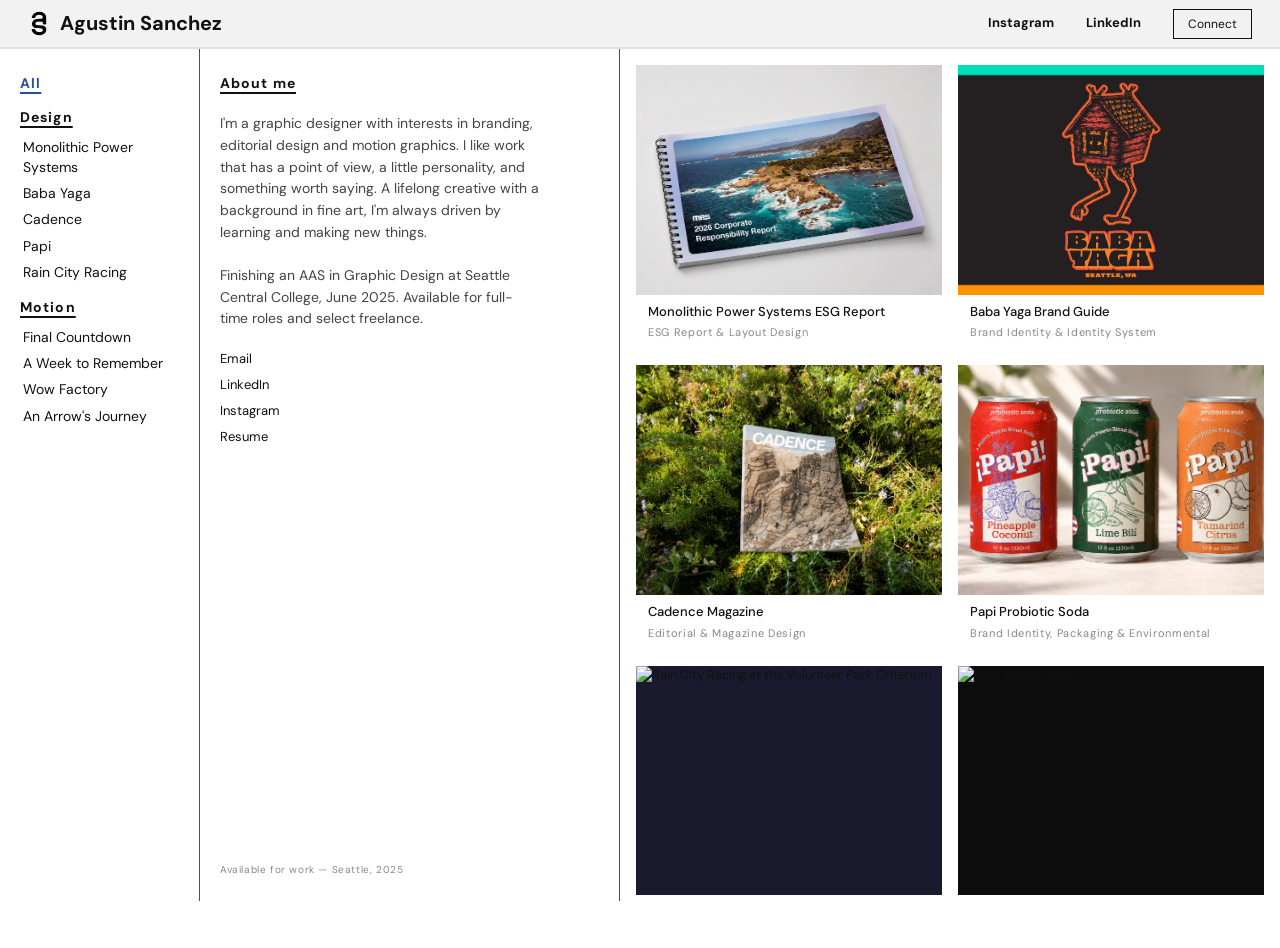
==== index.html @ 00e32f45 "add link to full MPS ESG report in project detail view" ====
<!DOCTYPE html>
<html lang="en">
<head>
  <meta charset="UTF-8" />
  <meta name="viewport" content="width=device-width, initial-scale=1.0" />
  <title>Agustin Sanchez — Graphic Designer</title>
  <style>

    @import url('https://fonts.googleapis.com/css2?family=DM+Sans:ital,opsz,wght@0,9..40,100;0,9..40,300;0,9..40,400;0,9..40,500;0,9..40,700;1,9..40,300;1,9..40,400;1,9..40,500&display=swap');

    /* ── Removes default browser margins, padding, and switches to border-box sizing ── */
    *, *::before, *::after { box-sizing: border-box; margin: 0; padding: 0; }

    /* ── Sharpens font rendering on WebKit/Blink browsers ── */
    html { -webkit-font-smoothing: antialiased; }

    /* ── Links inherit the surrounding text color and have no underline by default ── */
    a { color: inherit; text-decoration: none; }

    /* ── Images are block-level so they don't add unwanted whitespace below them ── */
    img { display: block; object-fit: contain; }

    /* ── Global color and spacing tokens — edit these to restyle the whole site at once ── */
    :root {
      --bg:     #ffffff;   /* page background */
      --ink:    #111111;   /* primary text */
      --mid:    #444444;   /* secondary body text */
      --muted:  #888888;   /* captions, labels, placeholders */
      --dim:    #aaaaaa;   /* disabled/coming-soon items */
      --rule:   #e0e0e0;   /* horizontal rules and non-accent borders */
      --accent: #2851A1;   /* blue — active states and column dividers */
      --font:   'DM Sans', sans-serif;
      --nav-h:  48px;      /* top nav height, used to offset the fixed columns */
    }

    /* ── Base document: fixed height, no scrolling on body (columns scroll independently) ── */
    body {
      background: var(--bg);
      color: var(--ink);
      font-family: var(--font);
      font-size: 13px;
      font-weight: 400;
      line-height: 1.45;
      overflow: hidden;
      height: 100vh;
    }

    /* ────────────────────────────────────────
       TOP NAV
    ──────────────────────────────────────── */

    /* ── Fixed bar pinned to the top — sits above all three columns via z-index ── */
    .top-nav {
      position: fixed;
      top: 0; left: 0; right: 0;
      z-index: 200;
      height: var(--nav-h);
      background: #f2f2f2;
      border-bottom: 1px solid #e0e0e0;
      display: flex;
      align-items: center;
      justify-content: space-between;
      padding: 0 28px;
    }

    /* ── Left side of nav: logo image + name, together as one clickable unit ── */
    .top-nav__brand {
      display: flex;
      align-items: center;
      gap: 10px;
      cursor: pointer;
    }

    /* ── Logo image kept at a fixed height so it doesn't reflow ── */
    .top-nav__brand img { height: 28px; width: auto; object-fit: contain; }

    /* ── "Agustin Sanchez" text next to the logo ── */
    .top-nav__name { font-size: 20px; font-weight: 700; color: var(--ink); }

    /* ── Right side of nav: Instagram, LinkedIn, Connect ── */
    .top-nav__links { display: flex; align-items: center; gap: 32px; }

    /* ── Plain text links in the nav — fade to half opacity on hover ── */
    .top-nav__link { font-size: 13px; font-weight: 700; color: var(--ink); transition: opacity 0.15s; }
    .top-nav__link:hover { opacity: 0.5; }

    /* ── "Connect" button — outlined, not filled, triggers the email modal ── */
    .top-nav__connect {
      font-size: 12px; font-weight: 400; color: var(--ink);
      border: 1px solid var(--ink); padding: 6px 14px;
      cursor: pointer; background: none; font-family: var(--font);
      transition: opacity 0.15s;
    }
    .top-nav__connect:hover { opacity: 0.5; }

    /* ────────────────────────────────────────
       CONNECT MODAL
    ──────────────────────────────────────── */

    /* ── Semi-transparent overlay behind the modal — hidden by default, shown with .open ── */
    .modal-backdrop {
      display: none; position: fixed; inset: 0; z-index: 300;
      background: rgba(0,0,0,0.3); align-items: center; justify-content: center;
    }
    .modal-backdrop.open { display: flex; }

    /* ── White modal box, centered in the viewport ── */
    .modal {
      position: relative; background: var(--bg); border: 1px solid var(--rule);
      padding: 40px; width: 100%; max-width: 480px;
    }

    /* ── × button positioned in the top-right corner of the modal ── */
    .modal__close {
      position: absolute; top: 16px; right: 20px; font-size: 18px;
      color: var(--muted); cursor: pointer; background: none; border: none;
      font-family: var(--font); line-height: 1; padding: 0;
    }
    .modal__close:hover { color: var(--ink); }

    /* ── "Get in touch" heading inside the modal ── */
    .modal__title { font-size: 18px; font-weight: 400; color: var(--ink); margin-bottom: 8px; }

    /* ── Email address shown below the title as a soft prompt ── */
    .modal__email { font-size: 12px; color: var(--muted); margin-bottom: 24px; }

    /* ── Shared style for all text inputs and the textarea in the modal ── */
    .modal__field {
      width: 100%; font-family: var(--font); font-size: 12px; color: var(--ink);
      border: 1px solid var(--rule); padding: 10px 12px; background: var(--bg);
      outline: none; margin-bottom: 8px;
    }

    /* ── Border darkens when a field is focused ── */
    .modal__field:focus { border-color: var(--ink); }

    /* ── Placeholder text in the same muted color as labels ── */
    .modal__field::placeholder { color: var(--muted); }

    /* ── Message textarea — taller than regular inputs, user can resize vertically ── */
    textarea.modal__field { height: 120px; resize: vertical; }

    /* ── Name and Email inputs sit side by side in a two-column grid ── */
    .modal__row { display: grid; grid-template-columns: 1fr 1fr; gap: 8px; margin-bottom: 8px; }
    .modal__row .modal__field { margin-bottom: 0; }

    /* ── Full-width Send button — inverted colors (black bg, white text) ── */
    .modal__send {
      width: 100%; height: 44px; margin-top: 8px; background: var(--ink);
      color: var(--bg); border: none; font-family: var(--font); font-size: 12px;
      font-weight: 400; letter-spacing: 0.1em; text-transform: uppercase;
      cursor: pointer; transition: opacity 0.15s;
    }
    .modal__send:hover { opacity: 0.75; }

    /* ────────────────────────────────────────
       THREE-COLUMN SHELL
    ──────────────────────────────────────── */

    /* ── Outer grid: col A (nav) | col B (bio/detail) | col C (grid/media) ── */
    .shell {
      display: grid;
      grid-template-columns: 200px 420px 1fr;
      height: calc(100vh - var(--nav-h));
      margin-top: var(--nav-h);
      border-top: 1px solid var(--rule);
    }

    /* ── Base for all three columns: fills the viewport below the nav, right border in accent blue ── */
    .col {
      height: calc(100vh - var(--nav-h));
      overflow: hidden;
      border-right: 1px solid var(--accent);
      padding: 24px 20px;
      display: flex;
      flex-direction: column;
    }

    /* ── Makes a column independently scrollable; hides the scrollbar track visually ── */
    .col--scroll { overflow-y: auto; scrollbar-width: none; }
    .col--scroll::-webkit-scrollbar { display: none; }

    /* ────────────────────────────────────────
       COL A — FILTER NAV
    ──────────────────────────────────────── */

    /* ── Wrapper for the entire left-column nav: All + Design + Motion groups ── */
    .filter-nav { display: flex; flex-direction: column; gap: 0; }

    /* ── "All" filter button at the top of the nav — shows all projects in the grid ── */
    .filter-nav__all {
      font-size: 14px; font-weight: 700; letter-spacing: 0.08em;
      color: #111111; cursor: pointer;
      margin-bottom: 14px; display: block;
      text-decoration: underline; text-decoration-thickness: 2px;
      text-underline-offset: 4px; text-decoration-color: #111111;
    }

    /* ── Active filter label turns blue — shows which category is currently selected ── */
    .filter-nav__all.active {
      color: var(--accent); text-decoration-color: var(--accent);
    }

    /* ── Spacing between the Design group and the Motion group ── */
    .filter-nav__group { margin-bottom: 12px; }

    /* ── Category heading labels: "Design" and "Motion" — also act as filter buttons ── */
    .filter-nav__label {
      font-size: 14px; font-weight: 700; letter-spacing: 0.08em;
      color: #111111; cursor: pointer;
      display: block; margin-bottom: 6px;
      text-decoration: underline; text-decoration-thickness: 2px;
      text-underline-offset: 4px; text-decoration-color: #111111;
    }

    /* ── Active category label turns blue to match the active filter ── */
    .filter-nav__label.active {
      color: var(--accent); text-decoration-color: var(--accent);
    }

    /* ── Vertical list of project titles inside each category group ── */
    .filter-nav__items { display: flex; flex-direction: column; }

    /* ── Individual project link in the left nav — no decoration by default, slight fade on hover ── */
    .filter-nav__item {
      font-size: 14px; font-weight: 400; color: var(--ink);
      padding: 3px 0; display: block; cursor: pointer;
      border-left: 3px solid transparent;
      transition: opacity 0.15s, border-left-color 0.15s ease, padding-left 0.15s ease;
    }
    .filter-nav__item:hover { opacity: 0.5; }

    /* ── "Coming Soon" or other disabled items — muted color, not clickable ── */
    .filter-nav__item--muted {
      color: var(--dim); cursor: default; pointer-events: none;
    }

    /* ── Blue accent on the left edge of whichever project is currently open ── */
    .filter-nav__item.active {
      font-weight: 500; color: #111111;
      border-left: 3px solid var(--accent); padding-left: 8px;
    }

    /* ────────────────────────────────────────
       COL B — DEFAULT STATE (bio + contact)
    ──────────────────────────────────────── */

    /* ── "About me" section label — same underlined style as the filter category labels ── */
    .col-b__section-label {
      font-size: 14px; font-weight: 700;
      letter-spacing: 0.08em; color: #111111; margin-bottom: 20px; display: block;
      text-decoration: underline; text-decoration-thickness: 2px;
      text-underline-offset: 4px; text-decoration-color: #111111;
    }

    /* ── Short bio paragraph — slightly narrower than the column so lines don't run too long ── */
    .col-b__bio {
      font-size: 14px; font-weight: 400; line-height: 1.55; color: #444444;
      max-width: 320px; margin-bottom: 20px;
    }

    /* ── Constrains individual paragraphs inside the bio to the same max-width ── */
    .col-b__bio p { max-width: 320px; }

    /* ── Stacked list of contact links: Email, LinkedIn, Instagram, Resume ── */
    .col-b__contact-links { display: flex; flex-direction: column; gap: 7px; }

    /* ── Each contact link: text on the left, arrow on the right ── */
    .col-b__contact-link {
      font-size: 13px; font-weight: 400; color: var(--ink);
      display: flex; align-items: center; justify-content: space-between;
      transition: opacity 0.15s;
    }
    .col-b__contact-link:hover { opacity: 0.5; }

    /* ── Arrow (→) is invisible by default and fades in on hover ── */
    .col-b__contact-arrow { opacity: 0; transition: opacity 0.15s; }
    .col-b__contact-link:hover .col-b__contact-arrow { opacity: 1; }

    /* ── Small availability note pinned to the bottom of the default col B ── */
    .col-b__availability {
      font-size: 10px; color: #888888; letter-spacing: 0.06em;
      margin-top: auto; padding-top: 20px;
    }

    /* ────────────────────────────────────────
       COL B — PROJECT VIEW (injected by JS)
    ──────────────────────────────────────── */

    /* ── Large underlined project title — the dominant visual when a project is open ── */
    .proj-title {
      font-size: 28px; font-weight: 700; text-transform: uppercase;
      letter-spacing: 0.01em; line-height: 1.15; color: #111111;
      text-decoration: underline; text-decoration-thickness: 2px;
      text-underline-offset: 5px; text-decoration-color: #111111;
      margin-bottom: 14px;
    }

    /* ── Project discipline line below the title (e.g. "Brand Identity & Identity System") ── */
    .proj-type {
      font-size: 11px; letter-spacing: 0.1em;
      color: var(--muted); margin-bottom: 16px;
    }

    /* ── Row of Client / Scope / Year metadata below the type line ── */
    .proj-meta {
      display: flex; flex-wrap: wrap; gap: 20px;
      margin-bottom: 20px; padding-bottom: 20px;
      border-bottom: 1px solid var(--rule);
    }

    /* ── Uppercase label above each meta value (e.g. "Client", "Year") ── */
    .proj-meta-label {
      font-size: 10px; letter-spacing: 0.1em;
      color: var(--muted); margin-bottom: 4px;
    }

    /* ── The actual meta value below each label ── */
    .proj-meta-value { font-size: 13px; color: var(--ink); }

    .proj-link {
      display: inline-block;
      font-size: 12px;
      font-weight: 500;
      color: var(--ink);
      letter-spacing: 0.06em;
      text-decoration: underline;
      text-decoration-thickness: 1px;
      text-underline-offset: 3px;
      margin-bottom: 24px;
      transition: opacity 0.15s;
    }

    .proj-link:hover {
      opacity: 0.5;
    }

    /* ── Each content section (Overview, Process, Outcome) — spacing between sections ── */
    .proj-section { margin-bottom: 28px; }

    /* ── Section heading (e.g. "Making complex data readable") — not a label, a heading ── */
    .proj-section-heading { font-size: 18px; font-weight: 400; color: var(--ink); margin-bottom: 12px; }

    /* ── Body text inside a project section — constrained width for comfortable reading ── */
    .proj-section p { font-size: 14px; font-weight: 400; line-height: 1.6; color: #444444; max-width: 320px; }

    /* ────────────────────────────────────────
       COL C — IMAGE GRID (default state)
    ──────────────────────────────────────── */

    /* ── Col C has no right border and no padding — the grid tiles run edge to edge ── */
    .col-c { border-right: none; padding: 16px; }

    /* ── Two-column grid with a 1px gap between cards — used for both design and motion cards ── */
    .image-grid { display: grid; grid-template-columns: 1fr 1fr; gap: 16px; }

    /* ── Design project card — the whole <a> is clickable, no text decoration ── */
    .image-grid__card { display: block; text-decoration: none; color: var(--ink); cursor: pointer; }

    /* ── Hides design cards that don't match the active filter (set via data-hidden attribute) ── */
    .image-grid__card[data-hidden] { display: none; }

    /* ── The colored image placeholder area — maintains 4:3 ratio, clips overflow ── */
    .image-grid__img-wrap {
      width: 100%; aspect-ratio: 4/3; overflow: hidden;
      display: flex; align-items: center; justify-content: center;
      transition: opacity 0.2s;
    }

    /* ── On hover: image dims slightly and gets a blue accent outline ── */
    .image-grid__card:hover .image-grid__img-wrap {
      opacity: 0.92; outline: 1px solid var(--accent);
      transition: opacity 0.15s ease, outline 0.15s ease;
    }

    /* ── Caption area below each grid image ── */
    .image-grid__caption { padding: 8px 12px; }

    /* ── Project name in the caption — slightly heavier than body weight ── */
    .image-grid__caption-name { font-size: 13px; font-weight: 500; color: var(--ink); margin-bottom: 4px; }

    /* ── Discipline label below the project name — small, uppercase, muted ── */
    .image-grid__caption-type {
      font-size: 11px; font-weight: 400; letter-spacing: 0.06em;
      color: #888888;
    }

    /* ────────────────────────────────────────
       MOTION CARDS (default grid state)
    ──────────────────────────────────────── */

    /* ── Motion card outer element — the entire <a> is the clickable card ── */
    .image-grid__item { color: var(--ink); cursor: pointer; }

    /* ── Hides motion cards that don't match the active filter ── */
    .image-grid__item[data-hidden] { display: none; }

    /* ── Legacy class kept for CSS specificity; the outer <a> now serves this role ── */
    .image-grid__link { display: block; text-decoration: none; color: var(--ink); }

    /* ── Stacking context for the color thumb and the lazy-loaded video iframe ── */
    .image-grid__media { position: relative; aspect-ratio: 4/3; overflow: hidden; }

    /* ── Colored background that shows before the video loads (and persists if video fails) ── */
    .image-grid__thumb {
      position: absolute; inset: 0; width: 100%; height: 100%; transition: opacity 0.2s;
    }

    /* ── On hover: thumb dims slightly — matches the design card hover feel ── */
    .image-grid__item--motion:hover .image-grid__thumb { opacity: 0.92; }

    /* ── On hover: blue accent outline appears on the media area ── */
    .image-grid__item--motion:hover .image-grid__media {
      outline: 1px solid var(--accent);
    }

    /* ── The Vimeo iframe — absolutely fills the media area, invisible until hovered ── */
    .image-grid__video {
      position: absolute; inset: 0; width: 100%; height: 100%;
      opacity: 0; pointer-events: none; transition: opacity 0.3s ease; border: none;
      background: #000000;
    }

    /* ────────────────────────────────────────
       COL C — PROJECT VIEW (injected by JS)
    ──────────────────────────────────────── */

    /* ── Full-width color swatch used as an image placeholder in the project detail view ── */
    .proj-image { width: 100%; aspect-ratio: 16/9; display: block; }

    /* ── Caption below each project image — small, muted ── */
    .proj-image-caption {
      font-size: 12px; color: var(--muted); padding: 10px 16px 24px;
    }

    /* ── Bottom border appears only on the last image caption as a closing rule ── */
    .proj-image-caption--last { border-bottom: 1px solid var(--rule); }

    /* ── 3-column grid of logo/type iteration sheets, no individual captions ── */
    .proj-grid-3 {
      display: grid;
      grid-template-columns: repeat(3, 1fr);
      gap: 1px;
      background: var(--rule);
      margin-bottom: 0;
    }

    .proj-grid-3__item {
      aspect-ratio: 3/4;
      overflow: hidden;
    }

    .proj-grid-3__item img {
      width: 100%;
      height: 100%;
      object-fit: cover;
      display: block;
    }

    /* ── 3-column row of images with individual captions below each ── */
    .proj-row-3 {
      display: grid;
      grid-template-columns: repeat(3, 1fr);
      gap: 8px;
      padding: 16px;
    }

    .proj-row-3__item {
      display: flex;
      flex-direction: column;
    }

    .proj-row-3__img {
      width: 100%;
      aspect-ratio: 3/4;
      overflow: hidden;
    }

    .proj-row-3__img img {
      width: 100%;
      height: 100%;
      object-fit: cover;
      display: block;
    }

    .proj-row-3__caption {
      font-size: 11px;
      color: var(--muted);
      padding: 6px 0 0;
      text-align: center;
    }

    @media (max-width: 600px) {
      .proj-grid-3 {
        grid-template-columns: repeat(2, 1fr);
      }
      .proj-row-3 {
        grid-template-columns: repeat(2, 1fr);
      }
    }

    /* ── Vimeo embed in the right column when a motion project is open ── */
    .proj-video { width: 100%; aspect-ratio: 16/9; display: block; border: none; }

    /* ────────────────────────────────────────
       MOBILE FALLBACK
    ──────────────────────────────────────── */

    /* ── At narrow viewports, columns stack vertically and body scrolling is restored ── */
    @media (max-width: 960px) {
      body { overflow: auto; height: auto; }
      .shell { grid-template-columns: 1fr; height: auto; }
      .col {
        height: auto; overflow: visible; border-right: none;
        border-bottom: 1px solid var(--rule); padding: 32px 24px;
      }
      .col-c { padding: 0; }
      .image-grid { grid-template-columns: 1fr 1fr; }
    }

    /* ── On very small screens, the image grid drops to a single column ── */
    @media (max-width: 540px) {
      .image-grid { grid-template-columns: 1fr; }
      .top-nav__links { gap: 20px; }
    }

  </style>
</head>
<body>

  <!-- ═══════════════════════════════════════════
       TOP NAV — fixed bar with logo and nav links
  ═══════════════════════════════════════════ -->
  <header class="top-nav">
    <a href="index.html" class="top-nav__brand" id="brand-link">
      <img src="assets/Initial-Logo.png" alt="AS" />
      <span class="top-nav__name">Agustin Sanchez</span>
    </a>
    <nav class="top-nav__links">
      <a href="https://www.instagram.com/agustindotsanchez/" target="_blank" class="top-nav__link">Instagram</a>
      <a href="https://www.linkedin.com/in/agustin---sanchez/" target="_blank" class="top-nav__link">LinkedIn</a>
      <button class="top-nav__connect" id="connect-btn">Connect</button>
    </nav>
  </header>

  <!-- ═══════════════════════════════════════════
       CONNECT MODAL — email contact form overlay
  ═══════════════════════════════════════════ -->
  <div class="modal-backdrop" id="modal-backdrop">
    <div class="modal" role="dialog" aria-modal="true" aria-label="Get in touch">
      <button class="modal__close" id="modal-close" aria-label="Close">×</button>
      <div class="modal__title">Get in touch</div>
      <div class="modal__email">asanche90@gmail.com</div>
      <textarea class="modal__field" id="msg" placeholder="Your message"></textarea>
      <div class="modal__row">
        <input class="modal__field" id="sender-name" type="text" placeholder="Name" />
        <input class="modal__field" id="sender-email" type="email" placeholder="Email" />
      </div>
      <button class="modal__send" id="modal-send">Send</button>
    </div>
  </div>

  <!-- ═══════════════════════════════════════════
       THREE-COLUMN SHELL — the main layout grid
  ═══════════════════════════════════════════ -->
  <div class="shell" id="shell">

    <!-- COL A: Filter nav — never changes, controls which projects are visible -->
    <div class="col col-a">
      <nav class="filter-nav">
        <span class="filter-nav__all active" data-filter="all">All</span>

        <div class="filter-nav__group">
          <span class="filter-nav__label" data-filter="design">Design</span>
          <div class="filter-nav__items">
            <a href="pages/mps.html"          class="filter-nav__item" data-project="mps">Monolithic Power Systems</a>
            <a href="pages/baba-yaga.html"    class="filter-nav__item" data-project="baba-yaga">Baba Yaga</a>
            <a href="pages/cadence.html"      class="filter-nav__item" data-project="cadence">Cadence</a>
            <a href="pages/papi.html"         class="filter-nav__item" data-project="papi">Papi</a>
            <a href="#" class="filter-nav__item" data-project="rain-city-racing">Rain City Racing</a>
          </div>
        </div>

        <div class="filter-nav__group">
          <span class="filter-nav__label" data-filter="motion">Motion</span>
          <div class="filter-nav__items">
            <a href="pages/final-countdown.html"  class="filter-nav__item" data-project="final-countdown">Final Countdown</a>
            <a href="pages/week-to-remember.html" class="filter-nav__item" data-project="week-to-remember">A Week to Remember</a>
            <a href="pages/wow-factory.html"      class="filter-nav__item" data-project="wow-factory">Wow Factory</a>
            <a href="pages/arrows-journey.html"   class="filter-nav__item" data-project="arrows-journey">An Arrow's Journey</a>
          </div>
        </div>
      </nav>
    </div>

    <!-- COL B: Default state shows bio/contact; replaced by project detail when a project is open -->
    <div class="col col-b" id="col-b">
      <div class="col-b__section-label">About me</div>

      <div class="col-b__bio">
        <p>I'm a graphic designer with interests in branding, editorial design and motion graphics. I like work that has a point of view, a little personality, and something worth saying. A lifelong creative with a background in fine art, I'm always driven by learning and making new things.</p>
        <br>
        <p>Finishing an AAS in Graphic Design at Seattle Central College, June 2025. Available for full-time roles and select freelance.</p>
      </div>

      <div class="col-b__contact-links">
        <a href="mailto:asanche90@gmail.com" class="col-b__contact-link">
          <span>Email</span>
          <span class="col-b__contact-arrow">→</span>
        </a>
        <a href="https://www.linkedin.com/in/agustin---sanchez/" target="_blank" class="col-b__contact-link">
          <span>LinkedIn</span>
          <span class="col-b__contact-arrow">→</span>
        </a>
        <a href="https://www.instagram.com/agustindotsanchez/" target="_blank" class="col-b__contact-link">
          <span>Instagram</span>
          <span class="col-b__contact-arrow">→</span>
        </a>
        <a href="agustin-sanchez-resume.pdf" target="_blank" class="col-b__contact-link">
          <span>Resume</span>
          <span class="col-b__contact-arrow">→</span>
        </a>
      </div>
      <div class="col-b__availability">Available for work — Seattle, 2025</div>
    </div>

    <!-- COL C: Default state shows the full project grid; replaced by project media when a project is open -->
    <div class="col col-c col--scroll" id="col-c">
      <div class="image-grid">

        <!-- Design cards — data-category used for filter, data-project used to open the detail view -->
        <a href="pages/mps.html" class="image-grid__card" data-category="design" data-project="mps">
          <div class="image-grid__img-wrap" style="background:#1C2332;">
            <img src="images/mps/Cover.png" alt="MPS Corporate Responsibility Report cover" style="width:100%;height:100%;object-fit:cover;" />
          </div>
          <div class="image-grid__caption">
            <div class="image-grid__caption-name">Monolithic Power Systems ESG Report</div>
            <div class="image-grid__caption-type">ESG Report &amp; Layout Design</div>
          </div>
        </a>

        <a href="pages/baba-yaga.html" class="image-grid__card" data-category="design" data-project="baba-yaga">
          <div class="image-grid__img-wrap" style="background:#1A0F08;">
            <img src="images/baba-yaga/BabaYaga_Page_01.jpg" alt="Baba Yaga brand guide cover" style="width:100%;height:100%;object-fit:cover;" />
          </div>
          <div class="image-grid__caption">
            <div class="image-grid__caption-name">Baba Yaga Brand Guide</div>
            <div class="image-grid__caption-type">Brand Identity &amp; Identity System</div>
          </div>
        </a>

        <a href="pages/cadence.html" class="image-grid__card" data-category="design" data-project="cadence">
          <div class="image-grid__img-wrap" style="background:#E8E3DC;">
            <img src="images/cadence/Cadence-Cover.jpg" alt="Cadence Magazine cover" style="width:100%;height:100%;object-fit:cover;" />
          </div>
          <div class="image-grid__caption">
            <div class="image-grid__caption-name">Cadence Magazine</div>
            <div class="image-grid__caption-type">Editorial &amp; Magazine Design</div>
          </div>
        </a>

        <a href="pages/papi.html" class="image-grid__card" data-category="design" data-project="papi">
          <div class="image-grid__img-wrap" style="background:#F5C842;">
            <img src="images/papi/Cans.jpeg" alt="Papi Probiotic Soda cans" style="width:100%;height:100%;object-fit:cover;" />
          </div>
          <div class="image-grid__caption">
            <div class="image-grid__caption-name">Papi Probiotic Soda</div>
            <div class="image-grid__caption-type">Brand Identity, Packaging &amp; Environmental</div>
          </div>
        </a>

        <a href="#" class="image-grid__card" data-category="design" data-project="rain-city-racing">
          <div class="image-grid__img-wrap" style="background:#1A1A2E;">
            <img src="images/rain-city-racing/VolunteerCrit-35.jpg" alt="Rain City Racing at the Volunteer Park Criterium" style="width:100%;height:100%;object-fit:cover;" />
          </div>
          <div class="image-grid__caption">
            <div class="image-grid__caption-name">Rain City Racing</div>
            <div class="image-grid__caption-type">Logo Design &amp; Identity System</div>
          </div>
        </a>

        <!-- Motion cards — video iframe is lazy-loaded on hover via data-src; pointer-events:none ensures clicks reach the <a> -->
        <a href="pages/final-countdown.html" class="image-grid__item image-grid__item--motion" data-category="motion" data-project="final-countdown">
          <div class="image-grid__media">
            <div class="image-grid__thumb" style="background:#0d0d0d;">
              <img src="https://i.vimeocdn.com/video/2167649128-8ac420ff711feda9ffdadc9a54718707ea67ef0710306b117f96c6f8500578eb-d_1280?region=us" alt="Final Countdown" style="width:100%;height:100%;object-fit:cover;" />
            </div>
            <iframe class="image-grid__video"
              data-src="https://player.vimeo.com/video/1198889412?autoplay=1&muted=1&loop=1&background=1&controls=0"
              frameborder="0" allow="autoplay" style="pointer-events:none;"></iframe>
          </div>
          <div class="image-grid__caption">
            <div class="image-grid__caption-name">Final Countdown</div>
            <div class="image-grid__caption-type">Motion Design</div>
          </div>
        </a>

        <a href="pages/week-to-remember.html" class="image-grid__item image-grid__item--motion" data-category="motion" data-project="week-to-remember">
          <div class="image-grid__media">
            <div class="image-grid__thumb" style="background:#1a1a2e;">
              <img src="https://i.vimeocdn.com/video/2167648703-08003ddebaaae164aae0d3e97f5b71c04113bc239142d9737ce87586c81a2e5e-d_1280?region=us" alt="A Week to Remember" style="width:100%;height:100%;object-fit:cover;" />
            </div>
            <iframe class="image-grid__video"
              data-src="https://player.vimeo.com/video/1198894396?autoplay=1&muted=1&loop=1&background=1&controls=0"
              frameborder="0" allow="autoplay" style="pointer-events:none;"></iframe>
          </div>
          <div class="image-grid__caption">
            <div class="image-grid__caption-name">A Week to Remember</div>
            <div class="image-grid__caption-type">Motion Design</div>
          </div>
        </a>

        <a href="pages/wow-factory.html" class="image-grid__item image-grid__item--motion" data-category="motion" data-project="wow-factory">
          <div class="image-grid__media">
            <div class="image-grid__thumb" style="background:#0f1a0f;">
              <img src="https://i.vimeocdn.com/video/2165600327-f44aa6ddca00704fffcf6a2e0e909cbb38303c4af66af83cbdae093808a94a59-d_1280?region=us" alt="Wow Factory" style="width:100%;height:100%;object-fit:cover;" />
            </div>
            <iframe class="image-grid__video"
              data-src="https://player.vimeo.com/video/1198891161?autoplay=1&muted=1&loop=1&background=1&controls=0"
              frameborder="0" allow="autoplay" style="pointer-events:none;"></iframe>
          </div>
          <div class="image-grid__caption">
            <div class="image-grid__caption-name">Wow Factory</div>
            <div class="image-grid__caption-type">Motion Design</div>
          </div>
        </a>

        <a href="pages/arrows-journey.html" class="image-grid__item image-grid__item--motion" data-category="motion" data-project="arrows-journey">
          <div class="image-grid__media">
            <div class="image-grid__thumb" style="background:#1a0d00;">
              <img src="https://i.vimeocdn.com/video/2167648009-bdc6363bde67d4b390ac7648d547e4db9f7a4b6ea5fd704f9cd6ee8454f5be70-d_1280?region=us" alt="An Arrow's Journey" style="width:100%;height:100%;object-fit:cover;" />
            </div>
            <iframe class="image-grid__video"
              data-src="https://player.vimeo.com/video/1198895348?autoplay=1&muted=1&loop=1&background=1&controls=0"
              frameborder="0" allow="autoplay" style="pointer-events:none;"></iframe>
          </div>
          <div class="image-grid__caption">
            <div class="image-grid__caption-name">An Arrow's Journey</div>
            <div class="image-grid__caption-type">Motion Design</div>
          </div>
        </a>

      </div>
    </div>

  </div><!-- /.shell -->

  <script>
    // ═══════════════════════════════════════════
    //  PROJECT DATA
    //  All project content lives here — title, meta, copy, image colors,
    //  and Vimeo IDs for motion projects. Edit this object to update copy or add projects.
    // ═══════════════════════════════════════════
    const projects = {
      'mps': {
        title: 'Monolithic Power Systems ESG Report',
        type: 'ESG Report & Layout Design',
        link: { label: 'View full report', url: 'https://www.monolithicpower.com/media/mps_cms_document/e/s/esg-2026.pdf' },
        meta: { Client: 'Monolithic Power Systems', Scope: 'Layout Design, ESG Report', Year: '2024', Pages: '44' },
        overview: { heading: 'Problem to Solve', body: 'How do you take a semiconductor company\'s dense sustainability data and make it feel considered, readable, and visually aligned to a brand refresh, in under two weeks, working under a creative director and senior designer?' },
        intro: { heading: 'Overview', body: 'Monolithic Power Systems needed a 44-page ESG report designed and produced on a tight timeline. I came in as a freelance designer under a senior designer and creative director, responsible for layout and data visualization across the full document.' },
        process: { heading: 'Research and Insight', body: 'This was my first time working with a corporate client, a brand guideline book, and a senior designer in a professional production chain. What I didn\'t expect was how much having an established system clarified the work. When the brand rules are already set, the question stops being "what should this look like" and starts being "how do I execute this as well as possible." That narrowing of scope made iteration faster and feedback easier to act on. The other thing I learned quickly: data visualization is its own discipline. I\'d never used Datylon before this project. It was recommended by other professionals as the right tool for chart work in Illustrator. Learning it mid-project, under deadline, with real client data, turned out to be the fastest way to actually understand it.' },
        outcome: { heading: 'Solution', body: 'A completed 44-page ESG report delivered on time, on brand, and production-ready. The project taught me what it actually feels like to work inside a corporate creative structure: the pace, the communication chain, the expectation of professional accountability. It confirmed that I can operate in that environment without needing a long runway to find my footing.' },
        images: [
          { src: 'images/mps/Stacked.png', bg: '#1C2332', caption: '2026 Corporate Responsibility Report — cover' },
          { src: 'images/mps/mps-interior-mockup.png', bg: '#e8e8e8', caption: 'Environment section — greenhouse gas emissions spread' },
          { src: 'images/mps/Greenhouse-Spread.png', bg: '#f0f0f0', caption: 'Interior spread — layout system and data visualization' },
          { src: 'images/mps/Tables-Charts.png', bg: '#f0f0f0', caption: 'Appendix — sustainability data tables and workforce diversity metrics' }
        ],
        category: 'design'
      },
      'baba-yaga': {
        title: 'Baba Yaga Brand Guide',
        type: 'Brand Identity & Identity System',
        meta: { Client: 'Baba Yaga, Pioneer Square', Scope: 'Brand Identity, Identity Book', Year: '2025', Collaboration: 'w/ Andrew (Illustration)' },
        overview: { heading: 'Problem to Solve', body: 'Baba Yaga already had a logo, an aesthetic, and a following. What they didn\'t have was a system. How do you reverse-engineer the rules of a brand that already exists and feels established, without flattening what makes it interesting?' },
        intro: { heading: 'Overview', body: 'Baba Yaga is a bar and live music venue in Pioneer Square, Seattle. They approached illustrator Andrew Martinez to develop brand guidelines and templates for key touchpoints: posters, social media, and print collateral. Andrew brought me on to help build the system and produce the final document.' },
        process: { heading: 'Research and Insight', body: 'The challenge of working backwards from an existing brand is that you have to figure out what the rules already are before you can write them down. That meant spending time with their website, social media, and existing materials to find the patterns that were working and understand why. The visual identity had a strong point of view, it just hadn\'t been made explicit yet. The other layer was voice. Getting a brand\'s written tone locked down is often the thing that gets skipped in a guidelines document. For Baba Yaga it felt important to get it right. A bar with that kind of mythology in its name has a specific register to maintain, and giving them language to describe it meant they could move forward with intention rather than instinct alone.' },
        outcome: { heading: 'Solution', body: 'A complete brand guidelines document Baba Yaga can hand to any designer, printer, or collaborator and get consistent results. The project showed me I can jump into the middle of something already in motion, read what\'s there, and build on it without losing the thread. Working with Andrew also confirmed something I already suspected: collaboration across disciplines works best when each person stays in their lane and trusts the other to do the same.' },
        images: [
          { src: 'images/baba-yaga/BabaYaga_Page_01.jpg', bg: '#1A0F08', caption: 'Brand guide cover' },
          { src: 'images/baba-yaga/BabaYaga_Page_03.jpg', bg: '#2A1A0D', caption: 'Logo system and lockups' },
          { src: 'images/baba-yaga/BabaYaga_Page_10.jpg', bg: '#1A0F08', caption: 'Poster templates' }
        ],
        category: 'design'
      },
      'cadence': {
        title: 'Cadence Magazine',
        type: 'Editorial & Magazine Design',
        meta: { Project: 'Cadence Magazine', Scope: 'Editorial, Publication Design', Year: '2024', Context: 'Academic Project' },
        overview: { heading: 'Problem to Solve', body: 'How do you make a magazine about outdoor endurance sport that isn\'t about the best athletes or the biggest brands? Cadence is built around the people who find identity and community in the outdoors, the ones actually doing the things and using the things, and the brands and creators that outfit them honestly.' },
        intro: { heading: 'Overview', body: 'Cadence is a self-directed editorial project completed over 12 weeks. Every part of it was built from scratch: concept, art direction, sourced articles and photography, layout, and print production. A complete magazine, start to finish.' },
        process: { heading: 'Research and Insight', body: 'Most outdoor and endurance publications exist in one of two modes. Either they\'re showcasing elite athletes in controlled, aspirational settings, or they\'re running gear reviews dressed up as journalism. The gap between them is people. Real adventure seekers, niche subcultures, the fashion and gear that comes out of actually doing something rather than performing it for a camera. That observation became the editorial filter for every decision in the magazine. If it felt staged or sponsored, it didn\'t belong. The publication has room for beautiful photography and well-known brands, but only when they\'re showing up in context rather than in a studio.' },
        outcome: { heading: 'Solution', body: 'A printed magazine with a clear editorial point of view. Cadence proved that I can hold a concept together across a large, multi-part project without losing the thread, and that I can make editorial decisions, not just design ones. The best issues of any magazine feel like they were made by someone who actually cares about the subject. That was the goal here.' },
        images: [
          { src: 'images/cadence/Fall25_Magazine_COVER.jpg', bg: '#E8E3DC', caption: 'Cover — Fall 2025, No. 01' },
          { src: 'images/cadence/CadenceSpread4.jpg', bg: '#E8E3DC', caption: 'Inside Portal — feature spread' },
          { src: 'images/cadence/CadenceSpread7.jpg', bg: '#D9B89A', caption: 'Desert photography editorial' },
          { src: 'images/cadence/CadenceSpread15.jpg', bg: '#E8E3DC', caption: 'Feature article spread' },
          { src: 'images/cadence/CadenceSpread17.jpg', bg: '#1A1A1A', caption: 'The Rise of Indie Running Brands' },
          { src: 'images/cadence/CadenceSpread26.jpg', bg: '#E8E3DC', caption: 'Photo essay — adventure community' }
        ],
        category: 'design'
      },
      'papi': {
        title: 'Papi Probiotic Soda',
        type: 'Brand Identity, Packaging & Environmental',
        meta: { Project: 'Papi Probiotic Soda', Scope: 'Brand, Packaging, Environmental', Year: '2024–2025', Category: 'Cultura Soda' },
        overview: { heading: 'Problem to Solve', body: 'How do you build a brand rooted in Puerto Rican food culture that doesn\'t perform nostalgia or explain itself to a broader market? Papi is a probiotic soda built around a specific cultural identity, and the challenge was making something that felt contemporary and market-ready without softening what made it interesting in the first place.' },
        intro: { heading: 'Overview', body: 'Papi Probiotic Soda is a self-directed brand project developed across multiple courses over roughly a year. The full scope covers brand identity, a five-SKU packaging system, environmental design, and a pop-up activation concept centered on a piragua cart at Golden Gardens Park in Seattle.' },
        process: { heading: 'Research and Insight', body: 'The probiotic soda category is crowded, and most of it looks the same: clean, minimal, wellness-coded. The opportunity was in the opposite direction. Brands rooted in a specific cultural identity tend to either over-explain themselves for mainstream appeal or lean so hard into heritage that they feel like a museum exhibit. The more interesting path was to just be the thing without editorializing it. That became the filter for every decision. Flavor names stay in Spanish, no translation. The visual language pulls from Puerto Rican food culture directly rather than gesturing at it from a distance. The brand trusts its audience to meet it where it is.' },
        outcome: { heading: 'Solution', body: 'A complete brand system from identity through environmental activation, built around the idea that specificity is a strength. Papi is the project where my background and my design practice overlap most directly. It is also the clearest proof that I can build something from nothing across a sustained timeline and keep the concept coherent from the logo all the way to the cart at the park.' },
        images: [
          { src: 'images/papi/Cans.jpeg', bg: '#F5C842', caption: 'Papi Probiotic Soda — can lineup' },
          { bg: '#E8473A', caption: 'Full flavor lineup' },
          { bg: '#F5C842', caption: 'Piragua cart activation concept' }
        ],
        category: 'design'
      },
      'rain-city-racing': {
        title: 'Rain City Racing',
        type: 'Logo Design & Identity System',
        meta: { Client: 'Rain City Racing', Scope: 'Logo Design', Year: '2024', Deliverables: 'Logo System' },
        overview: { heading: 'Problem to Solve', body: 'A new cycling team forming in Seattle needed an identity from scratch. They had a name, a general direction, and a deadline. Jerseys needed to be ready before the upcoming season. How do you design a logo system for a committee that has strong opinions but no consensus?' },
        intro: { heading: 'Overview', body: 'Rain City Racing is a local Seattle cycling team. They brought me on to develop a set of logo concepts they could choose from, with a tight two week turnaround to hit their kit production deadline.' },
        process: { heading: 'Research and Insight', body: 'Designing by committee is its own discipline. When a group of people has to collectively agree on a mark, the instinct is to default to the safest option in the room. The client suggested Impact as the typeface direction: legible, athletic, familiar. I pushed toward something with more character, a sans serif that could hold up at small sizes on a jersey badge without feeling generic. The committee could not land on a single logo, which turned out to be a more interesting outcome than expected. Rather than force a decision, they took inspiration from MAAP cycling\'s badge system and opted to use multiple concepts across their kit as distinct graphic elements. What started as a logo selection process became a small identity system.' },
        outcome: { heading: 'Solution', body: 'A set of logo marks delivered on time for kit production. This was my first real design project coming out of my first year of school, and the one that showed me what it actually felt like to work fast with intention. Having enough Illustrator fluency to iterate quickly without second-guessing every decision made the whole project click in a way that earlier student work had not.' },
        images: [
          { src: 'images/rain-city-racing/VolunteerCrit-35.jpg', bg: '#1A1A2E', caption: 'Rain City Racing at the Volunteer Park Criterium', layout: 'full' },
          { src: 'images/rain-city-racing/RainCityRacing_Checked_Variations.jpg', bg: '#ffffff', caption: 'Checkered flag variations', layout: 'grid' },
          { src: 'images/rain-city-racing/RainCityRacing_Flag_Variations.jpg', bg: '#ffffff', caption: 'Flag badge variations', layout: 'grid' },
          { src: 'images/rain-city-racing/RainCityRacing_Rain_Drop_Variations.jpg', bg: '#ffffff', caption: 'Rain drop variations', layout: 'grid' },
          { src: 'images/rain-city-racing/RainCityRacing_Cog_Variations.jpg', bg: '#ffffff', caption: 'Cog mark variations', layout: 'grid' },
          { src: 'images/rain-city-racing/RainCityRacing_Plain_Text.jpg', bg: '#ffffff', caption: 'Type explorations — upright', layout: 'grid' },
          { src: 'images/rain-city-racing/RainCityRacing_Italics.jpg', bg: '#ffffff', caption: 'Italic weight explorations', layout: 'grid' },
          { src: 'images/rain-city-racing/Vectors-01.jpg', bg: '#C9B44A', caption: 'Kit mockup — front', layout: 'row' },
          { src: 'images/rain-city-racing/Vectors-02.jpg', bg: '#C9B44A', caption: 'Kit mockup — back', layout: 'row' },
          { src: 'images/rain-city-racing/Vectors-03.jpg', bg: '#C9B44A', caption: 'Final badge system', layout: 'row' }
        ],
        category: 'design'
      },
      'final-countdown': {
        title: 'Final Countdown',
        type: 'Motion Design',
        meta: { Project: 'Final Countdown', Tools: 'After Effects, Illustrator', Year: '2024', Role: 'Motion Designer, Art Director' },
        overview: { heading: 'Tension and timing', body: 'A motion graphics piece built around the formal qualities of countdown — anticipation, compression, release. The project explores how type and motion can create psychological tension without relying on narrative or character.' },
        process: { heading: 'Timing as composition', body: 'The entire piece is built on easing curves and frame-precise timing decisions. Every element enters and exits according to a strict rhythmic logic derived from the countdown structure itself. After Effects expressions handle the mathematical relationships between elements so the timing stays consistent across variations.' },
        outcome: { heading: 'A study in restraint', body: 'Final Countdown confirmed that the most impactful motion work often comes from doing less with more precision. The piece is short, controlled, and repeatable — qualities that make it useful as a loop or title card in larger contexts.' },
        vimeoId: '1198889412',
        category: 'motion'
      },
      'week-to-remember': {
        title: 'A Week to Remember',
        type: 'Motion Design',
        meta: { Project: 'A Week to Remember', Tools: 'After Effects, Premiere Pro', Year: '2024', Role: 'Motion Designer, Editor' },
        overview: { heading: 'A week documented through motion', body: 'A personal motion project using kinetic typography and found footage to document seven days. The piece treats the week as a structural unit — each day has its own visual logic while contributing to a larger arc.' },
        process: { heading: 'Editorial instincts applied to motion', body: 'The editing process drove the motion decisions rather than the other way around. Found footage was cut first for rhythm and feeling, then motion graphics were layered in to reinforce or counterpoint what the footage was already doing. Premiere handled the editorial structure, After Effects handled the graphic language.' },
        outcome: { heading: 'Personal work as practice', body: 'This was a self-directed project built to develop a more intuitive relationship between editing rhythm and motion timing. The output is a piece that feels personal without being opaque — it documents something real while staying visually controlled.' },
        vimeoId: '1198894396',
        category: 'motion'
      },
      'wow-factory': {
        title: 'Wow Factory',
        type: 'Motion Design',
        meta: { Project: 'Wow Factory', Tools: 'After Effects, Cinema 4D', Year: '2024', Role: 'Motion Designer' },
        overview: { heading: 'Industrial process as animation logic', body: 'An experimental animation exploring repetition, production, and the visual language of manufacturing. The factory is a metaphor for systematic design — inputs, processes, outputs — rendered in a graphic language that is more Bauhaus than documentary.' },
        process: { heading: 'Systems thinking in 3D', body: 'Cinema 4D handled the spatial and mechanical elements while After Effects managed the graphic overlay and timing. The challenge was making the industrial reference feel designed rather than literal — every machine and conveyor exists as a formal element first, a representational one second.' },
        outcome: { heading: 'Finding the aesthetic in process', body: 'Wow Factory is the piece that pushed my motion work toward more conceptual territory. The subject matter forced a level of abstraction that made the graphic decisions more considered than in purely typographic work.' },
        vimeoId: '1198891161',
        category: 'motion'
      },
      'arrows-journey': {
        title: "An Arrow's Journey",
        type: 'Motion Design',
        meta: { Project: "An Arrow's Journey", Tools: 'After Effects, Illustrator', Year: '2024', Role: 'Motion Designer, Animator' },
        overview: { heading: 'One element, many environments', body: 'A character-driven motion piece following a single graphic element — an arrow — through a series of environments and situations. The arrow is simultaneously a navigation symbol, a character, and a formal element, and the piece plays with all three readings.' },
        process: { heading: 'Character without anthropomorphism', body: 'The challenge was giving a purely geometric shape enough personality to carry a narrative without making it cute or illustrative. Movement quality does most of the work: the arrow hesitates, commits, overshoots, corrects — behaviors that read as character without adding eyes or limbs.' },
        outcome: { heading: 'Motion as storytelling', body: "An Arrow's Journey is the most narrative piece in the motion work. It confirmed that strong character animation does not require complex forms — it requires precise timing and consistent behavioral logic." },
        vimeoId: '1198895348',
        category: 'motion'
      }
    };

    // ═══════════════════════════════════════════
    //  DOM REFS & SNAPSHOTS
    //  Grab column elements and snapshot their default HTML so we can restore it later.
    //  defaultColBHTML / defaultColCHTML are frozen at page load — before any project opens.
    // ═══════════════════════════════════════════
    const colB  = document.getElementById('col-b');
    const colC  = document.getElementById('col-c');
    const shell = document.getElementById('shell');
    const brand = document.getElementById('brand-link');

    const defaultColBHTML = colB.innerHTML;  // bio + contact
    const defaultColCHTML = colC.innerHTML;  // full project grid

    // ═══════════════════════════════════════════
    //  STATE
    //  Two pieces of state: which project is open (null = default view),
    //  and which filter was last applied (persists across open/close).
    // ═══════════════════════════════════════════
    let currentProjectKey = null;
    let activeFilter = 'all';

    // ═══════════════════════════════════════════
    //  HELPERS
    //  renderSection builds the HTML for one Overview/Process/Outcome block.
    // ═══════════════════════════════════════════
    function renderSection(s) {
      return '<div class="proj-section">' +
        '<div class="proj-section-heading">' + s.heading + '</div>' +
        '<p>' + s.body + '</p>' +
        '</div>';
    }

    // ═══════════════════════════════════════════
    //  OPEN PROJECT
    //  Replaces center and right column content with the selected project's data.
    //  Marks the project active in the left nav. Makes col B scrollable.
    // ═══════════════════════════════════════════
    function openProject(key) {
      const p = projects[key];
      if (!p) return;
      currentProjectKey = key;

      // Mark only the clicked project link as active in the left nav
      document.querySelectorAll('.filter-nav__item[data-project]').forEach(function(el) {
        el.classList.toggle('active', el.dataset.project === key);
      });

      // Build and inject center column content
      colB.classList.add('col--scroll');
      const metaHTML = Object.keys(p.meta).map(function(label) {
        return '<div class="proj-meta-item">' +
          '<div class="proj-meta-label">' + label + '</div>' +
          '<div class="proj-meta-value">' + p.meta[label] + '</div>' +
          '</div>';
      }).join('');

      colB.innerHTML =
        '<div class="proj-title">' + p.title + '</div>' +
        '<div class="proj-type">' + p.type + '</div>' +
        (p.link ? '<a href="' + p.link.url + '" target="_blank" class="proj-link">' + p.link.label + ' →</a>' : '') +
        '<div class="proj-meta">' + metaHTML + '</div>' +
        renderSection(p.overview) +
        (p.intro ? renderSection(p.intro) : '') +
        renderSection(p.process) +
        renderSection(p.outcome);
      colB.scrollTop = 0;

      // Build and inject right column content — video for motion, images for design
      if (p.category === 'motion') {
        colC.innerHTML =
          '<iframe class="proj-video"' +
          ' src="https://player.vimeo.com/video/' + p.vimeoId + '"' +
          ' allow="autoplay; fullscreen; picture-in-picture"' +
          ' allowfullscreen></iframe>';
      } else {
        const hasLayout = p.images.some(function(img) { return img.layout; });

        if (hasLayout) {
          var fullImgs = p.images.filter(function(img) { return img.layout === 'full'; });
          var gridImgs = p.images.filter(function(img) { return img.layout === 'grid'; });
          var rowImgs = p.images.filter(function(img) { return img.layout === 'row'; });

          var html = '';

          // Full width hero
          fullImgs.forEach(function(img) {
            var imgContent = img.src ? '<img src="' + img.src + '" alt="' + img.caption + '" style="width:100%;height:100%;object-fit:cover;display:block;" />' : '';
            html += '<div class="proj-image" style="background:' + img.bg + ';">' + imgContent + '</div>';
            html += '<div class="proj-image-caption">' + img.caption + '</div>';
          });

          // 3-column grid of iteration sheets
          if (gridImgs.length) {
            html += '<div class="proj-grid-3">';
            gridImgs.forEach(function(img) {
              var imgContent = img.src ? '<img src="' + img.src + '" alt="' + img.caption + '" style="width:100%;height:100%;object-fit:cover;display:block;" />' : '';
              html += '<div class="proj-grid-3__item" style="background:' + img.bg + ';">' + imgContent + '</div>';
            });
            html += '</div>';
            html += '<div class="proj-image-caption">Logo and type explorations</div>';
          }

          // 3-column row of kit mockups with individual captions
          if (rowImgs.length) {
            html += '<div class="proj-row-3">';
            rowImgs.forEach(function(img) {
              var imgContent = img.src ? '<img src="' + img.src + '" alt="' + img.caption + '" style="width:100%;height:100%;object-fit:cover;display:block;" />' : '';
              html += '<div class="proj-row-3__item">' +
                '<div class="proj-row-3__img" style="background:' + img.bg + ';">' + imgContent + '</div>' +
                '<div class="proj-row-3__caption">' + img.caption + '</div>' +
                '</div>';
            });
            html += '</div>';
          }

          colC.innerHTML = html;
        } else {
          colC.innerHTML = p.images.map(function(img, i) {
            const isLast = i === p.images.length - 1;
            const imgContent = img.src
              ? '<img src="' + img.src + '" alt="' + img.caption + '" style="width:100%;height:100%;object-fit:cover;display:block;" />'
              : '';
            return '<div class="proj-image" style="background:' + img.bg + ';">' + imgContent + '</div>' +
              '<div class="proj-image-caption' + (isLast ? ' proj-image-caption--last' : '') + '">' + img.caption + '</div>';
          }).join('');
        }
      }
      colC.scrollTop = 0;
    }

    // ═══════════════════════════════════════════
    //  CLOSE / RESTORE DEFAULTS
    //  Restores both columns to their snapshotted default HTML,
    //  re-applies the last active filter, and re-attaches motion hover listeners.
    // ═══════════════════════════════════════════
    function closeProject() {
      currentProjectKey = null;

      // Remove active highlight from all left nav project links
      document.querySelectorAll('.filter-nav__item[data-project]').forEach(function(el) {
        el.classList.remove('active');
      });

      // Restore default HTML (col B loses scroll class since it's static again)
      colB.classList.remove('col--scroll');
      colB.innerHTML = defaultColBHTML;
      colC.innerHTML = defaultColCHTML;

      applyFilter(activeFilter);   // re-apply whatever filter was active before
      setupMotionHovers();         // re-attach hover listeners to the restored grid
    }

    // ═══════════════════════════════════════════
    //  FILTER LOGIC
    //  applyFilter shows/hides grid cards by matching their data-category
    //  against the chosen filter value. Has no effect when a project is open.
    // ═══════════════════════════════════════════
    function applyFilter(val) {
      activeFilter = val;
      colC.querySelectorAll('[data-category]').forEach(function(card) {
        if (val === 'all' || card.getAttribute('data-category') === val) {
          card.removeAttribute('data-hidden');
        } else {
          card.setAttribute('data-hidden', '');
        }
      });
    }

    // Wire up All / Design / Motion filter buttons
    document.querySelectorAll('[data-filter]').forEach(function(btn) {
      btn.addEventListener('click', function() {
        const val = btn.getAttribute('data-filter');

        if (currentProjectKey) {
          closeProject();
        }

        document.querySelectorAll('[data-filter]').forEach(function(f) {
          f.classList.remove('active');
        });
        btn.classList.add('active');
        applyFilter(val);
      });
    });

    // ═══════════════════════════════════════════
    //  PROJECT CLICK — delegated from the shell element
    //  Any click on a [data-project] element inside the shell opens that project.
    //  Filter buttons are excluded so they keep working normally.
    // ═══════════════════════════════════════════
    shell.addEventListener('click', function(e) {
      // Let filter buttons and external links pass through unchanged
      if (e.target.closest('[data-filter]')) return;

      const el = e.target.closest('[data-project]');
      if (!el) return;

      e.preventDefault();
      openProject(el.dataset.project);
    });

    // ═══════════════════════════════════════════
    //  BRAND / LOGO CLICK — reset to default state
    //  Clicking the logo or name in the top nav always returns to the home view.
    // ═══════════════════════════════════════════
    brand.addEventListener('click', function(e) {
      e.preventDefault();
      closeProject();
    });

    // ═══════════════════════════════════════════
    //  MOTION CARD HOVER — lazy-loads the background Vimeo video
    //  On first mouseenter, swaps data-src → src to start the video.
    //  Called on page load and again after closeProject() restores the grid.
    // ═══════════════════════════════════════════
    function setupMotionHovers() {
      colC.querySelectorAll('.image-grid__item--motion').forEach(function(card) {
        const iframe = card.querySelector('.image-grid__video');
        const media  = card.querySelector('.image-grid__media');
        if (!iframe || !media) return;

        media.addEventListener('mouseenter', function() {
          if (iframe.dataset.src) {
            // First hover: move data-src to src to trigger the load
            iframe.src = iframe.dataset.src;
            delete iframe.dataset.src;
          }
          iframe.style.opacity = '1';
        });

        media.addEventListener('mouseleave', function() {
          iframe.style.opacity = '0';
        });
      });
    }

    setupMotionHovers();

    // ═══════════════════════════════════════════
    //  CONNECT MODAL
    //  Opens on "Connect" button click. Closes on ×, backdrop click, or Escape.
    //  Send button constructs a mailto: link from the form values and opens it.
    // ═══════════════════════════════════════════
    const backdrop   = document.getElementById('modal-backdrop');
    const connectBtn = document.getElementById('connect-btn');
    const closeBtn   = document.getElementById('modal-close');
    const sendBtn    = document.getElementById('modal-send');

    function openModal()  { backdrop.classList.add('open'); }
    function closeModal() { backdrop.classList.remove('open'); }

    connectBtn.addEventListener('click', openModal);
    closeBtn.addEventListener('click', closeModal);
    backdrop.addEventListener('click', function(e) { if (e.target === backdrop) closeModal(); });
    document.addEventListener('keydown', function(e) { if (e.key === 'Escape') closeModal(); });

    // Build a mailto: link from the form, then open it to trigger the user's email client
    sendBtn.addEventListener('click', function() {
      const msg   = document.getElementById('msg').value;
      const name  = document.getElementById('sender-name').value;
      const email = document.getElementById('sender-email').value;
      const body  = encodeURIComponent(
        (name  ? 'From: ' + name  + '\n' : '') +
        (email ? 'Email: ' + email + '\n\n' : '\n') +
        msg
      );
      window.location.href = 'mailto:asanche90@gmail.com?subject=Portfolio%20Inquiry&body=' + body;
    });

  </script>

</body>
</html>
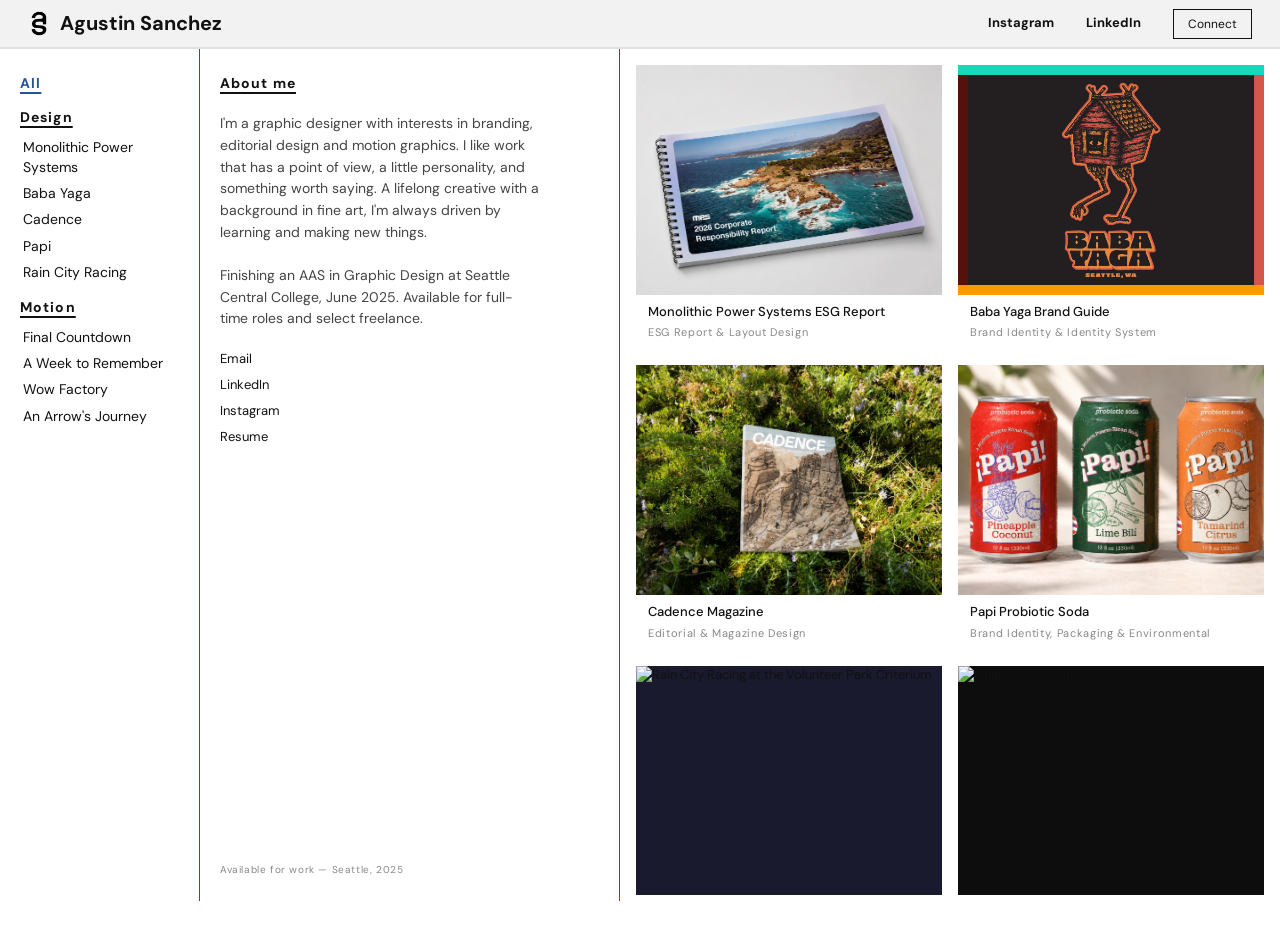
==== commit 9061d335: "update Baba Yaga project images" ====
--- a/index.html
+++ b/index.html
@@ -641,7 +641,7 @@
 
         <a href="pages/baba-yaga.html" class="image-grid__card" data-category="design" data-project="baba-yaga">
           <div class="image-grid__img-wrap" style="background:#1A0F08;">
-            <img src="images/baba-yaga/BabaYaga_Page_01.jpg" alt="Baba Yaga brand guide cover" style="width:100%;height:100%;object-fit:cover;" />
+            <img src="images/baba-yaga/Baba-Thumbnail.jpg" alt="Baba Yaga brand guide cover" style="width:100%;height:100%;object-fit:cover;" />
           </div>
           <div class="image-grid__caption">
             <div class="image-grid__caption-name">Baba Yaga Brand Guide</div>
@@ -778,9 +778,18 @@
         process: { heading: 'Research and Insight', body: 'The challenge of working backwards from an existing brand is that you have to figure out what the rules already are before you can write them down. That meant spending time with their website, social media, and existing materials to find the patterns that were working and understand why. The visual identity had a strong point of view, it just hadn\'t been made explicit yet. The other layer was voice. Getting a brand\'s written tone locked down is often the thing that gets skipped in a guidelines document. For Baba Yaga it felt important to get it right. A bar with that kind of mythology in its name has a specific register to maintain, and giving them language to describe it meant they could move forward with intention rather than instinct alone.' },
         outcome: { heading: 'Solution', body: 'A complete brand guidelines document Baba Yaga can hand to any designer, printer, or collaborator and get consistent results. The project showed me I can jump into the middle of something already in motion, read what\'s there, and build on it without losing the thread. Working with Andrew also confirmed something I already suspected: collaboration across disciplines works best when each person stays in their lane and trusts the other to do the same.' },
         images: [
-          { src: 'images/baba-yaga/BabaYaga_Page_01.jpg', bg: '#1A0F08', caption: 'Brand guide cover' },
-          { src: 'images/baba-yaga/BabaYaga_Page_03.jpg', bg: '#2A1A0D', caption: 'Logo system and lockups' },
-          { src: 'images/baba-yaga/BabaYaga_Page_10.jpg', bg: '#1A0F08', caption: 'Poster templates' }
+          { src: 'images/baba-yaga/BabaYaga_Page_01.jpg', bg: '#1A0F08', caption: 'Brand identity cover' },
+          { src: 'images/baba-yaga/BabaYaga_Page_02.jpg', bg: '#FF9903', caption: 'About the venue — photography and context' },
+          { src: 'images/baba-yaga/BabaYaga_Page_03.jpg', bg: '#FF9903', caption: 'Logo system — hero lockup, symbol, and wordmark' },
+          { src: 'images/baba-yaga/BabaYaga_Page_04.jpg', bg: '#FF9903', caption: 'Typography — Calistoga, Syne, and Star Vintage' },
+          { src: 'images/baba-yaga/BabaYaga_Page_05.jpg', bg: '#FF9903', caption: 'Color palette — primary and secondary system' },
+          { src: 'images/baba-yaga/BabaYaga_Page_06.jpg', bg: '#FF9903', caption: 'Graphics — marbled, spiral, and glitch surface textures' },
+          { src: 'images/baba-yaga/BabaYaga_Page_07.jpg', bg: '#FF9903', caption: 'Icons — hand-drawn venue icon set' },
+          { src: 'images/baba-yaga/BabaYaga_Page_08.jpg', bg: '#FF9903', caption: 'Patterns — herringbone, wood plank, and brick' },
+          { src: 'images/baba-yaga/BabaYaga_Page_09.jpg', bg: '#FF9903', caption: 'Textures — full-bleed structural pattern applications' },
+          { src: 'images/baba-yaga/BabaYaga_Page_10.jpg', bg: '#1A0F08', caption: 'Posters — event poster templates across colorways' },
+          { src: 'images/baba-yaga/BabaYaga_Page_11.jpg', bg: '#1A0F08', caption: 'Calendars — monthly grid and weekly list formats' },
+          { src: 'images/baba-yaga/BabaYaga_Page_12.jpg', bg: '#FF9903', caption: 'Social media — frame templates across three colorways' }
         ],
         category: 'design'
       },
